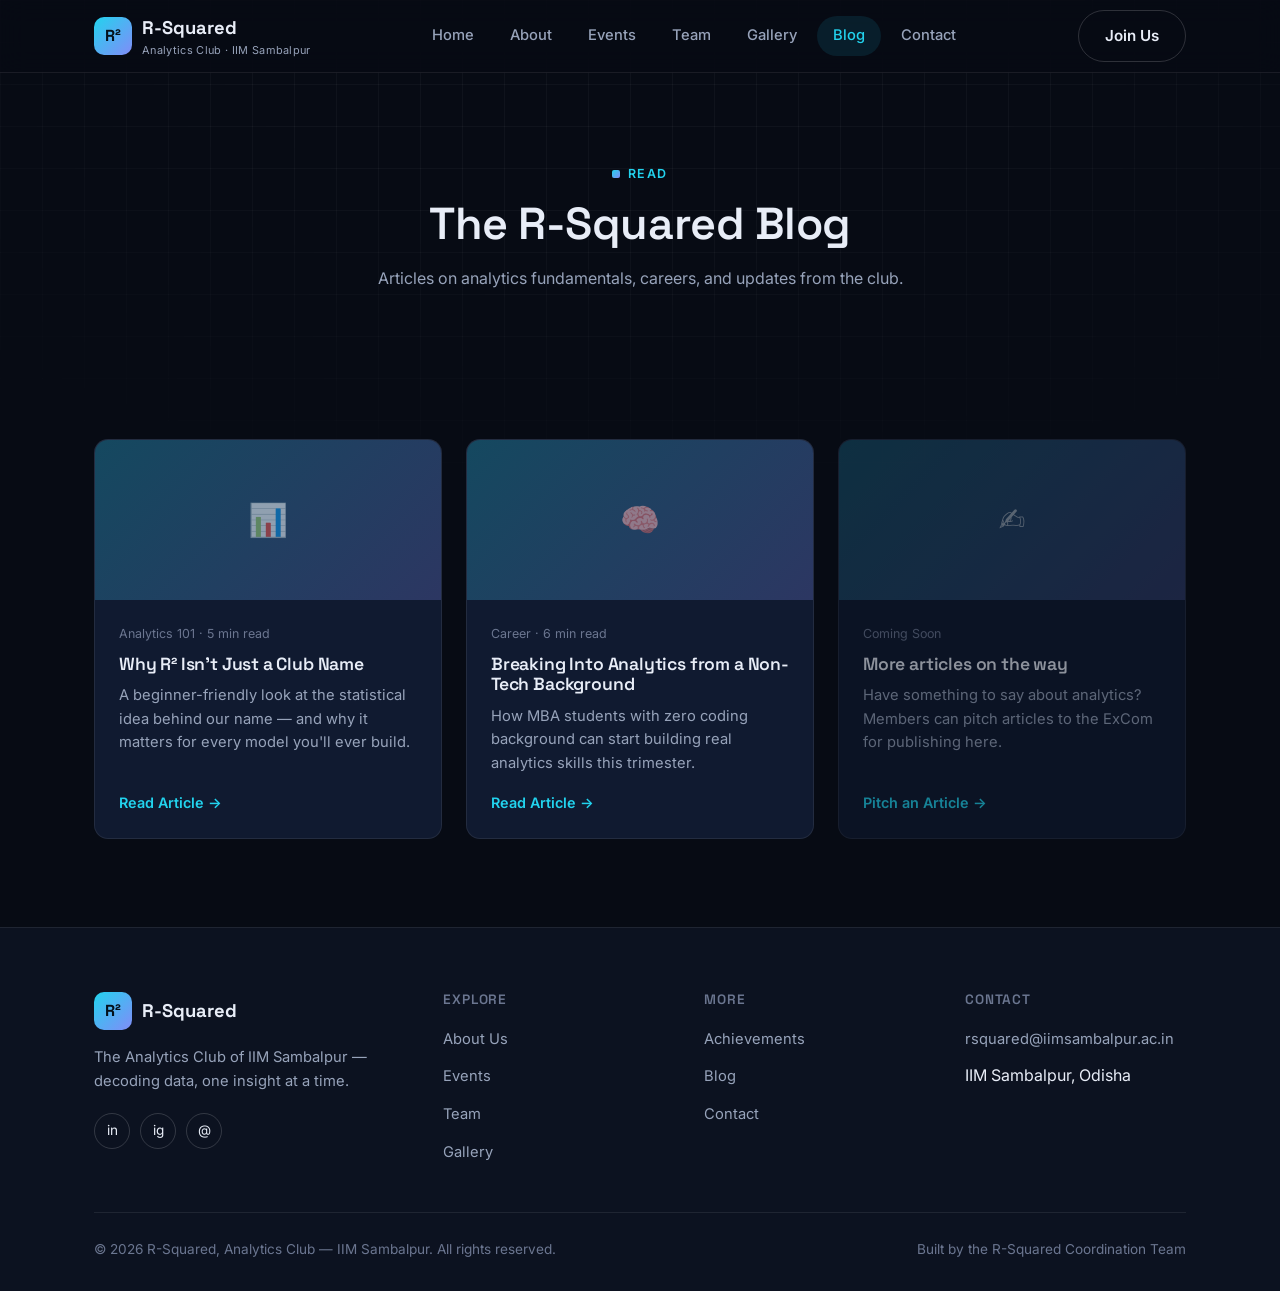
==== blog/index.html @ a4b62e28 "Initial commit: R-Squared analytics club website Multi-page static site (home, about, events, team, " ====
<!DOCTYPE html>
<html lang="en">
<head>
<meta charset="UTF-8" />
<meta name="viewport" content="width=device-width, initial-scale=1.0" />
<title>Blog | R-Squared — IIM Sambalpur</title>
<meta name="description" content="Articles on analytics, careers, and club updates from R-Squared, IIM Sambalpur." />
<link rel="preconnect" href="https://fonts.googleapis.com" />
<link rel="preconnect" href="https://fonts.gstatic.com" crossorigin />
<link href="https://fonts.googleapis.com/css2?family=Space+Grotesk:wght@500;600;700&family=Inter:wght@400;500;600;700&display=swap" rel="stylesheet" />
<link rel="stylesheet" href="../css/style.css" />
</head>
<body>

<nav class="navbar">
  <div class="container nav-inner">
    <a href="../index.html" class="brand">
      <span class="brand-mark">R²</span>
      <span>R-Squared<small>Analytics Club · IIM Sambalpur</small></span>
    </a>
    <div class="nav-links">
      <a href="../index.html" data-page="index.html">Home</a>
      <a href="../about.html" data-page="about.html">About</a>
      <a href="../events.html" data-page="events.html">Events</a>
      <a href="../team.html" data-page="team.html">Team</a>
      <a href="../gallery.html" data-page="gallery.html">Gallery</a>
      <a href="index.html" data-page="blog" class="active">Blog</a>
      <a href="../contact.html" data-page="contact.html">Contact</a>
    </div>
    <div class="nav-cta">
      <a href="../contact.html" class="btn btn-outline">Join Us</a>
      <button class="nav-toggle" aria-label="Toggle navigation"><span></span><span></span><span></span></button>
    </div>
  </div>
</nav>

<header class="page-header">
  <div class="container">
    <span class="eyebrow">Read</span>
    <h1>The R-Squared Blog</h1>
    <p>Articles on analytics fundamentals, careers, and updates from the club.</p>
  </div>
</header>

<section class="section">
  <div class="container">
    <div class="grid grid-3">
      <a href="post-1.html" class="blog-card reveal">
        <div class="blog-thumb">📊</div>
        <div class="blog-body">
          <span class="blog-meta">Analytics 101 · 5 min read</span>
          <h3>Why R² Isn't Just a Club Name</h3>
          <p>A beginner-friendly look at the statistical idea behind our name — and why it matters for every model you'll ever build.</p>
          <span class="blog-link">Read Article →</span>
        </div>
      </a>
      <a href="post-2.html" class="blog-card reveal">
        <div class="blog-thumb">🧠</div>
        <div class="blog-body">
          <span class="blog-meta">Career · 6 min read</span>
          <h3>Breaking Into Analytics from a Non-Tech Background</h3>
          <p>How MBA students with zero coding background can start building real analytics skills this trimester.</p>
          <span class="blog-link">Read Article →</span>
        </div>
      </a>
      <div class="blog-card reveal" style="opacity:0.6;">
        <div class="blog-thumb">✍️</div>
        <div class="blog-body">
          <span class="blog-meta">Coming Soon</span>
          <h3>More articles on the way</h3>
          <p>Have something to say about analytics? Members can pitch articles to the ExCom for publishing here.</p>
          <span class="blog-link">Pitch an Article →</span>
        </div>
      </div>
    </div>
  </div>
</section>

<footer class="footer">
  <div class="container">
    <div class="footer-grid">
      <div class="footer-brand">
        <a href="../index.html" class="brand"><span class="brand-mark">R²</span><span>R-Squared</span></a>
        <p>The Analytics Club of IIM Sambalpur — decoding data, one insight at a time.</p>
        <div class="social-row">
          <a href="#" aria-label="LinkedIn">in</a>
          <a href="#" aria-label="Instagram">ig</a>
          <a href="#" aria-label="Email">@</a>
        </div>
      </div>
      <div>
        <h4>Explore</h4>
        <ul>
          <li><a href="../about.html">About Us</a></li>
          <li><a href="../events.html">Events</a></li>
          <li><a href="../team.html">Team</a></li>
          <li><a href="../gallery.html">Gallery</a></li>
        </ul>
      </div>
      <div>
        <h4>More</h4>
        <ul>
          <li><a href="../achievements.html">Achievements</a></li>
          <li><a href="index.html">Blog</a></li>
          <li><a href="../contact.html">Contact</a></li>
        </ul>
      </div>
      <div>
        <h4>Contact</h4>
        <ul>
          <li><a href="mailto:rsquared@iimsambalpur.ac.in">rsquared@iimsambalpur.ac.in</a></li>
          <li>IIM Sambalpur, Odisha</li>
        </ul>
      </div>
    </div>
    <div class="footer-bottom">
      <span>© <span data-year></span> R-Squared, Analytics Club — IIM Sambalpur. All rights reserved.</span>
      <span>Built by the R-Squared Coordination Team</span>
    </div>
  </div>
</footer>

<script src="../js/main.js"></script>
</body>
</html>
---- css/style.css ----
/* ==========================================================================
   R-Squared — Analytics Club, IIM Sambalpur
   Design system + shared components
   ========================================================================== */

:root {
  --bg: #070b14;
  --bg-alt: #0c1220;
  --surface: #101a30;
  --surface-2: #131f3a;
  --border: rgba(255, 255, 255, 0.08);
  --border-strong: rgba(255, 255, 255, 0.16);
  --text: #e8edf7;
  --text-dim: #97a3ba;
  --text-faint: #6b7690;

  --primary: #22d3ee;
  --primary-dim: #0e7a90;
  --accent: #818cf8;
  --gold: #fbbf24;

  --grad-primary: linear-gradient(135deg, #22d3ee, #818cf8);
  --grad-gold: linear-gradient(135deg, #fbbf24, #f97316);

  --font-head: "Space Grotesk", "Inter", system-ui, sans-serif;
  --font-body: "Inter", system-ui, -apple-system, sans-serif;

  --radius-sm: 8px;
  --radius-md: 14px;
  --radius-lg: 22px;

  --shadow-glow: 0 0 0 1px var(--border), 0 20px 60px -20px rgba(34, 211, 238, 0.25);
  --container: 1140px;
}

* {
  box-sizing: border-box;
  margin: 0;
  padding: 0;
}

html {
  scroll-behavior: smooth;
}

body {
  background: var(--bg);
  color: var(--text);
  font-family: var(--font-body);
  line-height: 1.6;
  -webkit-font-smoothing: antialiased;
  overflow-x: hidden;
}

/* Data-grid backdrop used behind hero / CTA sections */
body::before {
  content: "";
  position: fixed;
  inset: 0;
  z-index: -2;
  background-image:
    linear-gradient(rgba(255, 255, 255, 0.035) 1px, transparent 1px),
    linear-gradient(90deg, rgba(255, 255, 255, 0.035) 1px, transparent 1px);
  background-size: 42px 42px;
  mask-image: radial-gradient(ellipse 80% 60% at 50% 0%, black 40%, transparent 100%);
}

img { max-width: 100%; display: block; }
a { color: inherit; text-decoration: none; }
ul { list-style: none; }

h1, h2, h3, h4 {
  font-family: var(--font-head);
  font-weight: 600;
  line-height: 1.15;
  letter-spacing: -0.01em;
}

.container {
  width: 100%;
  max-width: var(--container);
  margin-inline: auto;
  padding-inline: 24px;
}

.section {
  padding: 88px 0;
  position: relative;
}

.section-alt {
  background: linear-gradient(180deg, transparent, rgba(255, 255, 255, 0.02) 10%, rgba(255, 255, 255, 0.02) 90%, transparent);
}

.eyebrow {
  display: inline-flex;
  align-items: center;
  gap: 8px;
  font-size: 0.78rem;
  font-weight: 600;
  letter-spacing: 0.12em;
  text-transform: uppercase;
  color: var(--primary);
  margin-bottom: 14px;
}

.eyebrow::before {
  content: "";
  width: 8px;
  height: 8px;
  border-radius: 2px;
  background: var(--grad-primary);
  display: inline-block;
}

.section-head {
  max-width: 640px;
  margin-bottom: 48px;
}

.section-head.center {
  margin-inline: auto;
  text-align: center;
}

.section-head h2 {
  font-size: clamp(1.8rem, 3vw, 2.4rem);
  margin-bottom: 14px;
}

.section-head p {
  color: var(--text-dim);
  font-size: 1.05rem;
}

/* ---------- Buttons ---------- */
.btn {
  display: inline-flex;
  align-items: center;
  justify-content: center;
  gap: 8px;
  padding: 13px 26px;
  border-radius: 999px;
  font-weight: 600;
  font-size: 0.95rem;
  border: 1px solid transparent;
  cursor: pointer;
  transition: transform 0.2s ease, box-shadow 0.2s ease, background 0.2s ease, border-color 0.2s ease;
  white-space: nowrap;
}

.btn-primary {
  background: var(--grad-primary);
  color: #04101a;
}

.btn-primary:hover {
  transform: translateY(-2px);
  box-shadow: 0 12px 30px -10px rgba(34, 211, 238, 0.55);
}

.btn-outline {
  background: transparent;
  border-color: var(--border-strong);
  color: var(--text);
}

.btn-outline:hover {
  border-color: var(--primary);
  color: var(--primary);
  transform: translateY(-2px);
}

.btn-block { width: 100%; }

/* ---------- Navbar ---------- */
.navbar {
  position: fixed;
  top: 0;
  left: 0;
  right: 0;
  z-index: 100;
  background: rgba(7, 11, 20, 0.72);
  backdrop-filter: blur(14px);
  -webkit-backdrop-filter: blur(14px);
  border-bottom: 1px solid var(--border);
}

.nav-inner {
  display: flex;
  align-items: center;
  justify-content: space-between;
  height: 72px;
}

.brand {
  display: flex;
  align-items: center;
  gap: 10px;
  font-family: var(--font-head);
  font-weight: 700;
  font-size: 1.15rem;
}

.brand-mark {
  width: 38px;
  height: 38px;
  border-radius: 10px;
  background: var(--grad-primary);
  display: flex;
  align-items: center;
  justify-content: center;
  font-weight: 700;
  color: #04101a;
  font-size: 1rem;
  flex-shrink: 0;
}

.brand small {
  display: block;
  font-family: var(--font-body);
  font-weight: 400;
  font-size: 0.68rem;
  color: var(--text-dim);
  letter-spacing: 0.03em;
}

.nav-links {
  display: flex;
  align-items: center;
  gap: 4px;
}

.nav-links a {
  padding: 8px 16px;
  border-radius: 999px;
  font-size: 0.92rem;
  color: var(--text-dim);
  font-weight: 500;
  transition: color 0.2s ease, background 0.2s ease;
}

.nav-links a:hover {
  color: var(--text);
  background: rgba(255, 255, 255, 0.06);
}

.nav-links a.active {
  color: var(--primary);
  background: rgba(34, 211, 238, 0.1);
}

.nav-cta { display: flex; align-items: center; gap: 14px; }

.nav-toggle {
  display: none;
  flex-direction: column;
  gap: 5px;
  background: none;
  border: none;
  cursor: pointer;
  padding: 8px;
}

.nav-toggle span {
  width: 22px;
  height: 2px;
  background: var(--text);
  border-radius: 2px;
  transition: transform 0.25s ease, opacity 0.25s ease;
}

/* ---------- Hero ---------- */
.hero {
  padding: 168px 0 100px;
  position: relative;
}

.hero-grid {
  display: grid;
  grid-template-columns: 1.1fr 0.9fr;
  gap: 56px;
  align-items: center;
}

.hero-badge {
  display: inline-flex;
  align-items: center;
  gap: 8px;
  padding: 7px 14px;
  border-radius: 999px;
  border: 1px solid var(--border-strong);
  background: rgba(255, 255, 255, 0.03);
  font-size: 0.8rem;
  color: var(--text-dim);
  margin-bottom: 22px;
}

.hero-badge .dot {
  width: 7px;
  height: 7px;
  border-radius: 50%;
  background: var(--gold);
  box-shadow: 0 0 0 3px rgba(251, 191, 36, 0.2);
}

.hero h1 {
  font-size: clamp(2.4rem, 5vw, 3.6rem);
  margin-bottom: 20px;
}

.hero h1 .grad {
  background: var(--grad-primary);
  -webkit-background-clip: text;
  background-clip: text;
  color: transparent;
}

.hero p.lead {
  font-size: 1.15rem;
  color: var(--text-dim);
  max-width: 540px;
  margin-bottom: 34px;
}

.hero-actions {
  display: flex;
  gap: 14px;
  flex-wrap: wrap;
  margin-bottom: 44px;
}

.hero-stats {
  display: flex;
  gap: 32px;
  flex-wrap: wrap;
}

.hero-stats .stat b {
  display: block;
  font-family: var(--font-head);
  font-size: 1.5rem;
}

.hero-stats .stat span {
  font-size: 0.82rem;
  color: var(--text-faint);
}

/* Hero visual: mock analytics panel */
.hero-visual {
  position: relative;
}

.panel {
  background: linear-gradient(180deg, var(--surface-2), var(--surface));
  border: 1px solid var(--border);
  border-radius: var(--radius-lg);
  padding: 26px;
  box-shadow: var(--shadow-glow);
}

.panel-head {
  display: flex;
  justify-content: space-between;
  align-items: center;
  margin-bottom: 22px;
}

.panel-head .dots { display: flex; gap: 6px; }
.panel-head .dots span {
  width: 9px; height: 9px; border-radius: 50%;
  background: var(--border-strong);
}

.panel-head .label {
  font-size: 0.75rem;
  color: var(--text-faint);
  letter-spacing: 0.06em;
  text-transform: uppercase;
}

.chart-bars {
  display: flex;
  align-items: flex-end;
  gap: 10px;
  height: 140px;
  margin-bottom: 20px;
}

.chart-bars i {
  flex: 1;
  border-radius: 6px 6px 0 0;
  background: linear-gradient(180deg, rgba(34, 211, 238, 0.9), rgba(129, 140, 248, 0.35));
  animation: rise 1.2s ease both;
}

@keyframes rise {
  from { transform: scaleY(0); transform-origin: bottom; }
  to { transform: scaleY(1); transform-origin: bottom; }
}

.panel-metrics {
  display: grid;
  grid-template-columns: repeat(3, 1fr);
  gap: 14px;
}

.metric {
  background: rgba(255, 255, 255, 0.03);
  border: 1px solid var(--border);
  border-radius: var(--radius-sm);
  padding: 12px 14px;
}

.metric b {
  display: block;
  font-family: var(--font-head);
  font-size: 1.1rem;
  color: var(--primary);
}

.metric span {
  font-size: 0.72rem;
  color: var(--text-faint);
}

/* ---------- Cards / Grids ---------- */
.grid {
  display: grid;
  gap: 24px;
}

.grid-2 { grid-template-columns: repeat(2, 1fr); }
.grid-3 { grid-template-columns: repeat(3, 1fr); }
.grid-4 { grid-template-columns: repeat(4, 1fr); }

.card {
  background: var(--surface);
  border: 1px solid var(--border);
  border-radius: var(--radius-md);
  padding: 28px;
  transition: transform 0.25s ease, border-color 0.25s ease, box-shadow 0.25s ease;
}

.card:hover {
  transform: translateY(-4px);
  border-color: var(--border-strong);
  box-shadow: 0 16px 40px -20px rgba(0, 0, 0, 0.6);
}

.card-icon {
  width: 46px;
  height: 46px;
  border-radius: var(--radius-sm);
  background: rgba(34, 211, 238, 0.12);
  color: var(--primary);
  display: flex;
  align-items: center;
  justify-content: center;
  margin-bottom: 18px;
  font-size: 1.3rem;
}

.card h3 {
  font-size: 1.15rem;
  margin-bottom: 10px;
}

.card p {
  color: var(--text-dim);
  font-size: 0.95rem;
}

/* ---------- Stats strip ---------- */
.stats-strip {
  display: grid;
  grid-template-columns: repeat(4, 1fr);
  gap: 24px;
  padding: 40px 0;
  border-top: 1px solid var(--border);
  border-bottom: 1px solid var(--border);
}

.stats-strip .stat { text-align: center; }

.stats-strip .stat b {
  font-family: var(--font-head);
  font-size: 2.1rem;
  background: var(--grad-primary);
  -webkit-background-clip: text;
  background-clip: text;
  color: transparent;
  display: block;
}

.stats-strip .stat span {
  color: var(--text-dim);
  font-size: 0.88rem;
}

/* ---------- Timeline ---------- */
.timeline {
  border-left: 2px solid var(--border);
  padding-left: 32px;
  display: grid;
  gap: 34px;
}

.timeline-item { position: relative; }

.timeline-item::before {
  content: "";
  position: absolute;
  left: -39px;
  top: 4px;
  width: 14px;
  height: 14px;
  border-radius: 50%;
  background: var(--bg);
  border: 2px solid var(--primary);
}

.timeline-item h4 { margin-bottom: 6px; }
.timeline-item p { color: var(--text-dim); font-size: 0.95rem; }

/* ---------- Badge / pill ---------- */
.pill {
  display: inline-block;
  padding: 5px 12px;
  border-radius: 999px;
  font-size: 0.75rem;
  font-weight: 600;
  letter-spacing: 0.02em;
}

.pill-primary { background: rgba(34, 211, 238, 0.14); color: var(--primary); }
.pill-gold { background: rgba(251, 191, 36, 0.14); color: var(--gold); }
.pill-accent { background: rgba(129, 140, 248, 0.16); color: var(--accent); }

/* ---------- Event card ---------- */
.event-card {
  display: grid;
  grid-template-columns: 120px 1fr;
  gap: 24px;
  background: var(--surface);
  border: 1px solid var(--border);
  border-radius: var(--radius-md);
  padding: 26px;
}

.event-date {
  background: rgba(255, 255, 255, 0.03);
  border: 1px solid var(--border);
  border-radius: var(--radius-sm);
  display: flex;
  flex-direction: column;
  align-items: center;
  justify-content: center;
  padding: 14px;
  text-align: center;
  height: fit-content;
}

.event-date b { font-family: var(--font-head); font-size: 1.6rem; color: var(--primary); }
.event-date span { font-size: 0.78rem; color: var(--text-faint); text-transform: uppercase; }

.event-body h3 { margin-bottom: 8px; }
.event-body p { color: var(--text-dim); margin-bottom: 12px; }
.event-meta { display: flex; gap: 16px; flex-wrap: wrap; font-size: 0.85rem; color: var(--text-faint); }

/* ---------- Team ---------- */
.team-card {
  background: var(--surface);
  border: 1px solid var(--border);
  border-radius: var(--radius-md);
  padding: 26px;
  text-align: center;
}

.avatar {
  width: 84px;
  height: 84px;
  border-radius: 50%;
  margin: 0 auto 16px;
  background: var(--grad-primary);
  display: flex;
  align-items: center;
  justify-content: center;
  font-family: var(--font-head);
  font-weight: 700;
  font-size: 1.4rem;
  color: #04101a;
  overflow: hidden;
}

.avatar img {
  width: 100%;
  height: 100%;
  object-fit: cover;
}

.team-card h4 { margin-bottom: 4px; }
.team-card .role { color: var(--primary); font-size: 0.85rem; font-weight: 600; margin-bottom: 10px; }
.team-card .socials { display: flex; justify-content: center; gap: 10px; }
.team-card .socials a {
  width: 32px; height: 32px;
  border-radius: 50%;
  background: rgba(255, 255, 255, 0.04);
  border: 1px solid var(--border);
  display: flex; align-items: center; justify-content: center;
  font-size: 0.8rem;
  color: var(--text-dim);
  transition: all 0.2s ease;
}
.team-card .socials a:hover { color: var(--primary); border-color: var(--primary); }

/* ---------- Gallery ---------- */
.gallery-item {
  aspect-ratio: 4 / 3;
  border-radius: var(--radius-md);
  border: 1px solid var(--border);
  display: flex;
  align-items: flex-end;
  padding: 18px;
  position: relative;
  overflow: hidden;
  background: linear-gradient(150deg, var(--surface-2), var(--surface));
}

.gallery-item::before {
  content: "";
  position: absolute;
  inset: 0;
  background-image: linear-gradient(rgba(255,255,255,0.05) 1px, transparent 1px), linear-gradient(90deg, rgba(255,255,255,0.05) 1px, transparent 1px);
  background-size: 20px 20px;
  opacity: 0.6;
}

.gallery-item span {
  position: relative;
  font-size: 0.88rem;
  color: var(--text);
  font-weight: 600;
  background: rgba(7, 11, 20, 0.55);
  padding: 6px 12px;
  border-radius: 999px;
  backdrop-filter: blur(4px);
}

/* ---------- Blog ---------- */
.blog-card {
  background: var(--surface);
  border: 1px solid var(--border);
  border-radius: var(--radius-md);
  overflow: hidden;
  display: flex;
  flex-direction: column;
}

.blog-thumb {
  height: 160px;
  background: linear-gradient(135deg, rgba(34,211,238,0.25), rgba(129,140,248,0.25));
  display: flex;
  align-items: center;
  justify-content: center;
  font-family: var(--font-head);
  font-size: 2rem;
  color: rgba(255,255,255,0.5);
}

.blog-body { padding: 24px; flex: 1; display: flex; flex-direction: column; }
.blog-meta { font-size: 0.78rem; color: var(--text-faint); margin-bottom: 10px; }
.blog-body h3 { font-size: 1.1rem; margin-bottom: 10px; }
.blog-body p { color: var(--text-dim); font-size: 0.92rem; margin-bottom: 16px; }
.blog-link { color: var(--primary); font-weight: 600; font-size: 0.9rem; margin-top: auto; }

.blog-post {
  max-width: 760px;
  margin-inline: auto;
}
.blog-post h1 { font-size: clamp(1.8rem, 4vw, 2.6rem); margin: 18px 0 10px; }
.blog-post .blog-meta { margin-bottom: 30px; }
.blog-post p { color: var(--text-dim); margin-bottom: 18px; font-size: 1.02rem; }
.blog-post h2 { margin: 32px 0 14px; font-size: 1.4rem; }
.blog-post ul { margin: 0 0 18px 0; }
.blog-post li { color: var(--text-dim); margin-bottom: 8px; padding-left: 20px; position: relative; }
.blog-post li::before { content: "—"; position: absolute; left: 0; color: var(--primary); }

/* ---------- CTA banner ---------- */
.cta-banner {
  background: var(--surface);
  border: 1px solid var(--border);
  border-radius: var(--radius-lg);
  padding: 56px;
  text-align: center;
  position: relative;
  overflow: hidden;
}

.cta-banner::before {
  content: "";
  position: absolute;
  inset: -40%;
  background: radial-gradient(circle at 30% 30%, rgba(34, 211, 238, 0.15), transparent 60%),
              radial-gradient(circle at 70% 70%, rgba(129, 140, 248, 0.15), transparent 60%);
}

.cta-banner > * { position: relative; }
.cta-banner h2 { font-size: clamp(1.6rem, 3vw, 2.2rem); margin-bottom: 14px; }
.cta-banner p { color: var(--text-dim); max-width: 480px; margin: 0 auto 28px; }
.cta-actions { display: flex; gap: 14px; justify-content: center; flex-wrap: wrap; }

/* ---------- Sponsors ---------- */
.sponsor-row {
  display: flex;
  justify-content: center;
  align-items: center;
  gap: 20px;
  flex-wrap: wrap;
}

.sponsor-chip {
  padding: 16px 30px;
  border: 1px dashed var(--border-strong);
  border-radius: var(--radius-sm);
  color: var(--text-faint);
  font-family: var(--font-head);
  font-size: 0.95rem;
}

/* ---------- Forms ---------- */
.form-grid { display: grid; gap: 18px; }
.form-row { display: grid; grid-template-columns: 1fr 1fr; gap: 18px; }

label {
  display: block;
  font-size: 0.85rem;
  color: var(--text-dim);
  margin-bottom: 8px;
  font-weight: 500;
}

input, textarea, select {
  width: 100%;
  background: rgba(255, 255, 255, 0.03);
  border: 1px solid var(--border-strong);
  border-radius: var(--radius-sm);
  padding: 13px 16px;
  color: var(--text);
  font-family: var(--font-body);
  font-size: 0.95rem;
  transition: border-color 0.2s ease, background 0.2s ease;
}

input:focus, textarea:focus, select:focus {
  outline: none;
  border-color: var(--primary);
  background: rgba(34, 211, 238, 0.04);
}

textarea { resize: vertical; min-height: 130px; }

.form-note {
  font-size: 0.82rem;
  color: var(--text-faint);
  margin-top: 6px;
}

.contact-info-card {
  background: var(--surface);
  border: 1px solid var(--border);
  border-radius: var(--radius-md);
  padding: 30px;
  display: grid;
  gap: 22px;
}

.contact-info-item { display: flex; gap: 14px; align-items: flex-start; }
.contact-info-item .card-icon { margin-bottom: 0; flex-shrink: 0; }
.contact-info-item h4 { font-size: 0.95rem; margin-bottom: 4px; }
.contact-info-item p, .contact-info-item a { color: var(--text-dim); font-size: 0.9rem; }
.contact-info-item a:hover { color: var(--primary); }

/* ---------- Page header (non-home pages) ---------- */
.page-header {
  padding: 160px 0 60px;
  text-align: center;
}

.page-header .eyebrow { justify-content: center; }
.page-header h1 { font-size: clamp(2rem, 4vw, 2.8rem); margin-bottom: 16px; }
.page-header p { color: var(--text-dim); max-width: 560px; margin: 0 auto; }

.breadcrumb {
  display: flex;
  justify-content: center;
  gap: 8px;
  font-size: 0.85rem;
  color: var(--text-faint);
  margin-top: 14px;
}
.breadcrumb a:hover { color: var(--primary); }

/* ---------- Footer ---------- */
.footer {
  border-top: 1px solid var(--border);
  padding: 64px 0 30px;
  background: var(--bg-alt);
}

.footer-grid {
  display: grid;
  grid-template-columns: 1.4fr 1fr 1fr 1fr;
  gap: 40px;
  margin-bottom: 48px;
}

.footer-brand p {
  color: var(--text-dim);
  font-size: 0.92rem;
  margin: 16px 0 20px;
  max-width: 300px;
}

.footer h4 {
  font-size: 0.85rem;
  text-transform: uppercase;
  letter-spacing: 0.06em;
  color: var(--text-faint);
  margin-bottom: 18px;
}

.footer ul { display: grid; gap: 12px; }
.footer ul a { color: var(--text-dim); font-size: 0.92rem; }
.footer ul a:hover { color: var(--primary); }

.social-row { display: flex; gap: 10px; }
.social-row a {
  width: 36px; height: 36px;
  border-radius: 50%;
  border: 1px solid var(--border-strong);
  display: flex; align-items: center; justify-content: center;
  font-size: 0.85rem;
  transition: all 0.2s ease;
}
.social-row a:hover { border-color: var(--primary); color: var(--primary); }

.footer-bottom {
  display: flex;
  justify-content: space-between;
  align-items: center;
  padding-top: 26px;
  border-top: 1px solid var(--border);
  font-size: 0.85rem;
  color: var(--text-faint);
  flex-wrap: wrap;
  gap: 12px;
}

/* ---------- Reveal animation ---------- */
.reveal {
  opacity: 0;
  transform: translateY(24px);
  transition: opacity 0.6s ease, transform 0.6s ease;
}

.reveal.in-view {
  opacity: 1;
  transform: translateY(0);
}

/* ---------- Responsive ---------- */
@media (max-width: 980px) {
  .hero-grid { grid-template-columns: 1fr; }
  .hero-visual { order: -1; }
  .grid-4 { grid-template-columns: repeat(2, 1fr); }
  .grid-3 { grid-template-columns: repeat(2, 1fr); }
  .footer-grid { grid-template-columns: 1fr 1fr; }
  .stats-strip { grid-template-columns: repeat(2, 1fr); row-gap: 30px; }
}

@media (max-width: 760px) {
  .nav-links, .nav-cta .btn-outline { display: none; }
  .nav-toggle { display: flex; }
  .navbar.open .nav-links {
    display: flex;
    position: absolute;
    top: 72px;
    left: 0;
    right: 0;
    flex-direction: column;
    background: var(--bg-alt);
    padding: 16px 24px;
    border-bottom: 1px solid var(--border);
  }
  .navbar.open .nav-links a { padding: 12px 8px; width: 100%; }
  .grid-2, .grid-3, .grid-4 { grid-template-columns: 1fr; }
  .form-row { grid-template-columns: 1fr; }
  .event-card { grid-template-columns: 1fr; }
  .event-date { flex-direction: row; gap: 8px; justify-content: center; }
  .footer-grid { grid-template-columns: 1fr; gap: 30px; }
  .footer-bottom { flex-direction: column; text-align: center; }
  .cta-banner { padding: 36px 22px; }
  .page-header { padding: 140px 0 50px; }
}
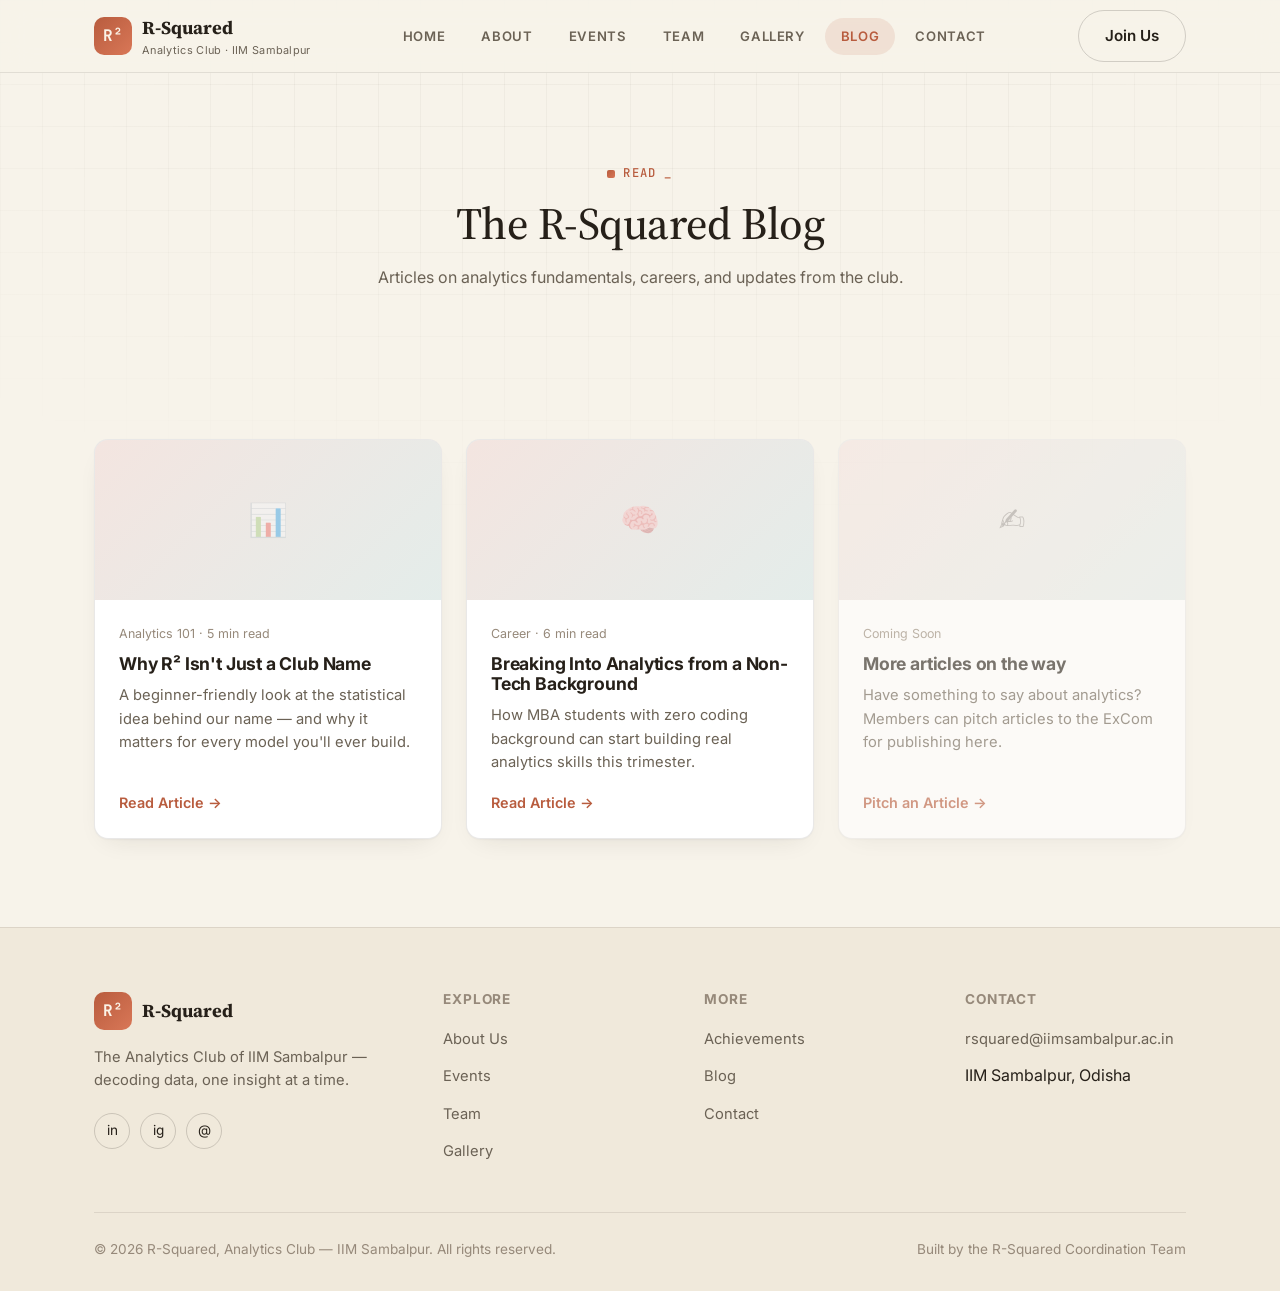
==== commit d51c8257: "Redesign UI with Claude-inspired warm theme; add alumni page Switch from dark neon palette to a warm" ====
--- a/blog/index.html
+++ b/blog/index.html
@@ -7,7 +7,7 @@
 <meta name="description" content="Articles on analytics, careers, and club updates from R-Squared, IIM Sambalpur." />
 <link rel="preconnect" href="https://fonts.googleapis.com" />
 <link rel="preconnect" href="https://fonts.gstatic.com" crossorigin />
-<link href="https://fonts.googleapis.com/css2?family=Space+Grotesk:wght@500;600;700&family=Inter:wght@400;500;600;700&display=swap" rel="stylesheet" />
+<link href="https://fonts.googleapis.com/css2?family=Source+Serif+4:opsz,wght@8..60,400;8..60,500;8..60,600;8..60,700&family=Inter:wght@400;500;600;700&family=JetBrains+Mono:wght@400;500;600;700&display=swap" rel="stylesheet" />
 <link rel="stylesheet" href="../css/style.css" />
 </head>
 <body>
--- a/css/style.css
+++ b/css/style.css
@@ -1,35 +1,43 @@
 /* ==========================================================================
    R-Squared — Analytics Club, IIM Sambalpur
    Design system + shared components
+   Palette inspired by Claude/Anthropic: warm paper background, clay accent
    ========================================================================== */
 
 :root {
-  --bg: #070b14;
-  --bg-alt: #0c1220;
-  --surface: #101a30;
-  --surface-2: #131f3a;
-  --border: rgba(255, 255, 255, 0.08);
-  --border-strong: rgba(255, 255, 255, 0.16);
-  --text: #e8edf7;
-  --text-dim: #97a3ba;
-  --text-faint: #6b7690;
-
-  --primary: #22d3ee;
-  --primary-dim: #0e7a90;
-  --accent: #818cf8;
-  --gold: #fbbf24;
-
-  --grad-primary: linear-gradient(135deg, #22d3ee, #818cf8);
-  --grad-gold: linear-gradient(135deg, #fbbf24, #f97316);
-
-  --font-head: "Space Grotesk", "Inter", system-ui, sans-serif;
+  --bg: #f7f3ea;
+  --bg-alt: #f0e9db;
+  --surface: #ffffff;
+  --surface-2: #fbf8f2;
+  --border: rgba(38, 32, 25, 0.1);
+  --border-strong: rgba(38, 32, 25, 0.18);
+  --text: #262019;
+  --text-dim: #6b6255;
+  --text-faint: #96897a;
+
+  --primary: #b85c3e;
+  --primary-dim: #9a4a30;
+  --primary-rgb: 184, 92, 62;
+  --accent: #3f7d6b;
+  --accent-rgb: 63, 125, 107;
+  --gold: #a9832e;
+  --gold-rgb: 169, 131, 46;
+
+  --fill-subtle: rgba(38, 32, 25, 0.035);
+  --fill-subtle-strong: rgba(38, 32, 25, 0.06);
+
+  --grad-primary: linear-gradient(135deg, #b85c3e, #d97757);
+
+  --font-head: "Source Serif 4", "Georgia", serif;
   --font-body: "Inter", system-ui, -apple-system, sans-serif;
+  --font-mono: "JetBrains Mono", "SFMono-Regular", Menlo, Consolas, monospace;
 
   --radius-sm: 8px;
   --radius-md: 14px;
   --radius-lg: 22px;
 
-  --shadow-glow: 0 0 0 1px var(--border), 0 20px 60px -20px rgba(34, 211, 238, 0.25);
+  --shadow-card: 0 1px 2px rgba(38, 32, 25, 0.04), 0 10px 26px -14px rgba(38, 32, 25, 0.14);
+  --shadow-glow: 0 1px 2px rgba(38, 32, 25, 0.05), 0 24px 50px -24px rgba(184, 92, 62, 0.35);
   --container: 1140px;
 }
 
@@ -59,8 +67,8 @@
   inset: 0;
   z-index: -2;
   background-image:
-    linear-gradient(rgba(255, 255, 255, 0.035) 1px, transparent 1px),
-    linear-gradient(90deg, rgba(255, 255, 255, 0.035) 1px, transparent 1px);
+    linear-gradient(rgba(38, 32, 25, 0.035) 1px, transparent 1px),
+    linear-gradient(90deg, rgba(38, 32, 25, 0.035) 1px, transparent 1px);
   background-size: 42px 42px;
   mask-image: radial-gradient(ellipse 80% 60% at 50% 0%, black 40%, transparent 100%);
 }
@@ -70,10 +78,20 @@
 ul { list-style: none; }
 
 h1, h2, h3, h4 {
-  font-family: var(--font-head);
   font-weight: 600;
   line-height: 1.15;
   letter-spacing: -0.01em;
+}
+
+/* Serif for big display headlines (luxury); clean sans for smaller headings (clarity) */
+h1, h2 {
+  font-family: var(--font-head);
+  font-weight: 500;
+}
+
+h3, h4 {
+  font-family: var(--font-body);
+  font-weight: 700;
 }
 
 .container {
@@ -89,16 +107,17 @@
 }
 
 .section-alt {
-  background: linear-gradient(180deg, transparent, rgba(255, 255, 255, 0.02) 10%, rgba(255, 255, 255, 0.02) 90%, transparent);
+  background: linear-gradient(180deg, transparent, rgba(38, 32, 25, 0.028) 10%, rgba(38, 32, 25, 0.028) 90%, transparent);
 }
 
 .eyebrow {
   display: inline-flex;
   align-items: center;
   gap: 8px;
-  font-size: 0.78rem;
-  font-weight: 600;
-  letter-spacing: 0.12em;
+  font-family: var(--font-mono);
+  font-size: 0.76rem;
+  font-weight: 500;
+  letter-spacing: 0.1em;
   text-transform: uppercase;
   color: var(--primary);
   margin-bottom: 14px;
@@ -111,6 +130,17 @@
   border-radius: 2px;
   background: var(--grad-primary);
   display: inline-block;
+}
+
+.eyebrow::after {
+  content: "_";
+  color: var(--primary);
+  animation: blink-cursor 1.1s steps(1) infinite;
+}
+
+@keyframes blink-cursor {
+  0%, 49% { opacity: 1; }
+  50%, 100% { opacity: 0; }
 }
 
 .section-head {
@@ -151,12 +181,12 @@
 
 .btn-primary {
   background: var(--grad-primary);
-  color: #04101a;
+  color: #fbf3e7;
 }
 
 .btn-primary:hover {
   transform: translateY(-2px);
-  box-shadow: 0 12px 30px -10px rgba(34, 211, 238, 0.55);
+  box-shadow: 0 12px 28px -10px rgba(184, 92, 62, 0.45);
 }
 
 .btn-outline {
@@ -180,7 +210,7 @@
   left: 0;
   right: 0;
   z-index: 100;
-  background: rgba(7, 11, 20, 0.72);
+  background: rgba(247, 243, 234, 0.82);
   backdrop-filter: blur(14px);
   -webkit-backdrop-filter: blur(14px);
   border-bottom: 1px solid var(--border);
@@ -210,8 +240,9 @@
   display: flex;
   align-items: center;
   justify-content: center;
+  font-family: var(--font-mono);
   font-weight: 700;
-  color: #04101a;
+  color: #fbf3e7;
   font-size: 1rem;
   flex-shrink: 0;
 }
@@ -234,20 +265,22 @@
 .nav-links a {
   padding: 8px 16px;
   border-radius: 999px;
-  font-size: 0.92rem;
-  color: var(--text-dim);
-  font-weight: 500;
+  font-size: 0.82rem;
+  font-weight: 600;
+  letter-spacing: 0.05em;
+  text-transform: uppercase;
+  color: var(--text-dim);
   transition: color 0.2s ease, background 0.2s ease;
 }
 
 .nav-links a:hover {
   color: var(--text);
-  background: rgba(255, 255, 255, 0.06);
+  background: var(--fill-subtle-strong);
 }
 
 .nav-links a.active {
   color: var(--primary);
-  background: rgba(34, 211, 238, 0.1);
+  background: rgba(184, 92, 62, 0.12);
 }
 
 .nav-cta { display: flex; align-items: center; gap: 14px; }
@@ -290,18 +323,25 @@
   padding: 7px 14px;
   border-radius: 999px;
   border: 1px solid var(--border-strong);
-  background: rgba(255, 255, 255, 0.03);
+  background: var(--surface);
   font-size: 0.8rem;
   color: var(--text-dim);
   margin-bottom: 22px;
+  box-shadow: var(--shadow-card);
 }
 
 .hero-badge .dot {
   width: 7px;
   height: 7px;
   border-radius: 50%;
-  background: var(--gold);
-  box-shadow: 0 0 0 3px rgba(251, 191, 36, 0.2);
+  background: var(--accent);
+  box-shadow: 0 0 0 3px rgba(63, 125, 107, 0.2);
+  animation: pulse-dot 1.8s ease-in-out infinite;
+}
+
+@keyframes pulse-dot {
+  0%, 100% { opacity: 1; }
+  50% { opacity: 0.4; }
 }
 
 .hero h1 {
@@ -338,8 +378,10 @@
 
 .hero-stats .stat b {
   display: block;
-  font-family: var(--font-head);
-  font-size: 1.5rem;
+  font-family: var(--font-mono);
+  font-weight: 600;
+  color: var(--primary);
+  font-size: 1.4rem;
 }
 
 .hero-stats .stat span {
@@ -353,7 +395,7 @@
 }
 
 .panel {
-  background: linear-gradient(180deg, var(--surface-2), var(--surface));
+  background: linear-gradient(180deg, var(--surface), var(--surface-2));
   border: 1px solid var(--border);
   border-radius: var(--radius-lg);
   padding: 26px;
@@ -372,32 +414,47 @@
   width: 9px; height: 9px; border-radius: 50%;
   background: var(--border-strong);
 }
+.panel-head .dots span:nth-child(1) { background: #ff5f57; }
+.panel-head .dots span:nth-child(2) { background: #febc2e; }
+.panel-head .dots span:nth-child(3) { background: #28c840; }
 
 .panel-head .label {
-  font-size: 0.75rem;
+  font-family: var(--font-mono);
+  font-size: 0.72rem;
   color: var(--text-faint);
-  letter-spacing: 0.06em;
+  letter-spacing: 0.04em;
   text-transform: uppercase;
 }
 
-.chart-bars {
-  display: flex;
-  align-items: flex-end;
-  gap: 10px;
-  height: 140px;
-  margin-bottom: 20px;
-}
-
-.chart-bars i {
-  flex: 1;
-  border-radius: 6px 6px 0 0;
-  background: linear-gradient(180deg, rgba(34, 211, 238, 0.9), rgba(129, 140, 248, 0.35));
-  animation: rise 1.2s ease both;
-}
-
-@keyframes rise {
-  from { transform: scaleY(0); transform-origin: bottom; }
-  to { transform: scaleY(1); transform-origin: bottom; }
+.terminal-block {
+  font-family: var(--font-mono);
+  font-size: 0.85rem;
+  line-height: 2;
+  margin-bottom: 22px;
+}
+
+.terminal-block .cmd {
+  display: block;
+  color: var(--text);
+  font-weight: 600;
+}
+
+.terminal-block .cmd .prompt {
+  color: var(--accent);
+  margin-right: 8px;
+}
+
+.terminal-block .out {
+  color: var(--text-dim);
+  padding-left: 18px;
+  display: block;
+}
+
+.terminal-block .out:last-child::after {
+  content: "_";
+  color: var(--accent);
+  margin-left: 4px;
+  animation: blink-cursor 1.1s steps(1) infinite;
 }
 
 .panel-metrics {
@@ -407,7 +464,7 @@
 }
 
 .metric {
-  background: rgba(255, 255, 255, 0.03);
+  background: var(--fill-subtle);
   border: 1px solid var(--border);
   border-radius: var(--radius-sm);
   padding: 12px 14px;
@@ -415,8 +472,9 @@
 
 .metric b {
   display: block;
-  font-family: var(--font-head);
-  font-size: 1.1rem;
+  font-family: var(--font-mono);
+  font-weight: 600;
+  font-size: 1.05rem;
   color: var(--primary);
 }
 
@@ -440,20 +498,21 @@
   border: 1px solid var(--border);
   border-radius: var(--radius-md);
   padding: 28px;
+  box-shadow: var(--shadow-card);
   transition: transform 0.25s ease, border-color 0.25s ease, box-shadow 0.25s ease;
 }
 
 .card:hover {
   transform: translateY(-4px);
-  border-color: var(--border-strong);
-  box-shadow: 0 16px 40px -20px rgba(0, 0, 0, 0.6);
+  border-color: rgba(184, 92, 62, 0.35);
+  box-shadow: 0 20px 40px -20px rgba(38, 32, 25, 0.18);
 }
 
 .card-icon {
   width: 46px;
   height: 46px;
   border-radius: var(--radius-sm);
-  background: rgba(34, 211, 238, 0.12);
+  background: rgba(184, 92, 62, 0.12);
   color: var(--primary);
   display: flex;
   align-items: center;
@@ -485,8 +544,9 @@
 .stats-strip .stat { text-align: center; }
 
 .stats-strip .stat b {
-  font-family: var(--font-head);
-  font-size: 2.1rem;
+  font-family: var(--font-mono);
+  font-weight: 600;
+  font-size: 1.9rem;
   background: var(--grad-primary);
   -webkit-background-clip: text;
   background-clip: text;
@@ -534,9 +594,9 @@
   letter-spacing: 0.02em;
 }
 
-.pill-primary { background: rgba(34, 211, 238, 0.14); color: var(--primary); }
-.pill-gold { background: rgba(251, 191, 36, 0.14); color: var(--gold); }
-.pill-accent { background: rgba(129, 140, 248, 0.16); color: var(--accent); }
+.pill-primary { background: rgba(184, 92, 62, 0.14); color: var(--primary); }
+.pill-gold { background: rgba(169, 131, 46, 0.16); color: var(--gold); }
+.pill-accent { background: rgba(63, 125, 107, 0.14); color: var(--accent); }
 
 /* ---------- Event card ---------- */
 .event-card {
@@ -547,10 +607,11 @@
   border: 1px solid var(--border);
   border-radius: var(--radius-md);
   padding: 26px;
+  box-shadow: var(--shadow-card);
 }
 
 .event-date {
-  background: rgba(255, 255, 255, 0.03);
+  background: var(--fill-subtle);
   border: 1px solid var(--border);
   border-radius: var(--radius-sm);
   display: flex;
@@ -562,7 +623,7 @@
   height: fit-content;
 }
 
-.event-date b { font-family: var(--font-head); font-size: 1.6rem; color: var(--primary); }
+.event-date b { font-family: var(--font-mono); font-weight: 600; font-size: 1.5rem; color: var(--primary); }
 .event-date span { font-size: 0.78rem; color: var(--text-faint); text-transform: uppercase; }
 
 .event-body h3 { margin-bottom: 8px; }
@@ -576,6 +637,7 @@
   border-radius: var(--radius-md);
   padding: 26px;
   text-align: center;
+  box-shadow: var(--shadow-card);
 }
 
 .avatar {
@@ -587,10 +649,10 @@
   display: flex;
   align-items: center;
   justify-content: center;
-  font-family: var(--font-head);
+  font-family: var(--font-mono);
   font-weight: 700;
-  font-size: 1.4rem;
-  color: #04101a;
+  font-size: 1.3rem;
+  color: #fbf3e7;
   overflow: hidden;
 }
 
@@ -606,7 +668,7 @@
 .team-card .socials a {
   width: 32px; height: 32px;
   border-radius: 50%;
-  background: rgba(255, 255, 255, 0.04);
+  background: var(--fill-subtle);
   border: 1px solid var(--border);
   display: flex; align-items: center; justify-content: center;
   font-size: 0.8rem;
@@ -626,13 +688,14 @@
   position: relative;
   overflow: hidden;
   background: linear-gradient(150deg, var(--surface-2), var(--surface));
+  box-shadow: var(--shadow-card);
 }
 
 .gallery-item::before {
   content: "";
   position: absolute;
   inset: 0;
-  background-image: linear-gradient(rgba(255,255,255,0.05) 1px, transparent 1px), linear-gradient(90deg, rgba(255,255,255,0.05) 1px, transparent 1px);
+  background-image: linear-gradient(rgba(38,32,25,0.05) 1px, transparent 1px), linear-gradient(90deg, rgba(38,32,25,0.05) 1px, transparent 1px);
   background-size: 20px 20px;
   opacity: 0.6;
 }
@@ -640,9 +703,9 @@
 .gallery-item span {
   position: relative;
   font-size: 0.88rem;
-  color: var(--text);
+  color: #fbf3e7;
   font-weight: 600;
-  background: rgba(7, 11, 20, 0.55);
+  background: rgba(38, 32, 25, 0.72);
   padding: 6px 12px;
   border-radius: 999px;
   backdrop-filter: blur(4px);
@@ -656,17 +719,17 @@
   overflow: hidden;
   display: flex;
   flex-direction: column;
+  box-shadow: var(--shadow-card);
 }
 
 .blog-thumb {
   height: 160px;
-  background: linear-gradient(135deg, rgba(34,211,238,0.25), rgba(129,140,248,0.25));
+  background: linear-gradient(135deg, rgba(184,92,62,0.16), rgba(63,125,107,0.14));
   display: flex;
   align-items: center;
   justify-content: center;
-  font-family: var(--font-head);
   font-size: 2rem;
-  color: rgba(255,255,255,0.5);
+  color: rgba(38,32,25,0.35);
 }
 
 .blog-body { padding: 24px; flex: 1; display: flex; flex-direction: column; }
@@ -696,20 +759,68 @@
   text-align: center;
   position: relative;
   overflow: hidden;
+  box-shadow: var(--shadow-card);
 }
 
 .cta-banner::before {
   content: "";
   position: absolute;
   inset: -40%;
-  background: radial-gradient(circle at 30% 30%, rgba(34, 211, 238, 0.15), transparent 60%),
-              radial-gradient(circle at 70% 70%, rgba(129, 140, 248, 0.15), transparent 60%);
+  background: radial-gradient(circle at 30% 30%, rgba(184, 92, 62, 0.14), transparent 60%),
+              radial-gradient(circle at 70% 70%, rgba(63, 125, 107, 0.1), transparent 60%);
 }
 
 .cta-banner > * { position: relative; }
 .cta-banner h2 { font-size: clamp(1.6rem, 3vw, 2.2rem); margin-bottom: 14px; }
 .cta-banner p { color: var(--text-dim); max-width: 480px; margin: 0 auto 28px; }
 .cta-actions { display: flex; gap: 14px; justify-content: center; flex-wrap: wrap; }
+
+/* ---------- Alumni ---------- */
+.alumni-list {
+  display: grid;
+  gap: 14px;
+  max-width: 720px;
+  margin-inline: auto;
+}
+
+.alumni-item {
+  display: flex;
+  justify-content: space-between;
+  align-items: center;
+  gap: 16px;
+  background: var(--surface);
+  border: 1px solid var(--border);
+  border-radius: var(--radius-sm);
+  padding: 18px 24px;
+  box-shadow: var(--shadow-card);
+}
+
+.alumni-item h4 { font-size: 1rem; margin-bottom: 2px; }
+.alumni-item .role { font-size: 0.85rem; color: var(--text-faint); }
+
+.alumni-item .li-link {
+  display: inline-flex;
+  align-items: center;
+  gap: 6px;
+  font-size: 0.85rem;
+  font-weight: 600;
+  color: var(--text-dim);
+  border: 1px solid var(--border-strong);
+  padding: 8px 16px;
+  border-radius: 999px;
+  flex-shrink: 0;
+  transition: all 0.2s ease;
+}
+
+.alumni-item .li-link:hover {
+  border-color: var(--primary);
+  color: var(--primary);
+  background: rgba(184, 92, 62, 0.08);
+}
+
+@media (max-width: 560px) {
+  .alumni-item { flex-direction: column; align-items: flex-start; }
+}
 
 /* ---------- Sponsors ---------- */
 .sponsor-row {
@@ -725,8 +836,8 @@
   border: 1px dashed var(--border-strong);
   border-radius: var(--radius-sm);
   color: var(--text-faint);
-  font-family: var(--font-head);
-  font-size: 0.95rem;
+  font-family: var(--font-mono);
+  font-size: 0.9rem;
 }
 
 /* ---------- Forms ---------- */
@@ -743,7 +854,7 @@
 
 input, textarea, select {
   width: 100%;
-  background: rgba(255, 255, 255, 0.03);
+  background: var(--fill-subtle);
   border: 1px solid var(--border-strong);
   border-radius: var(--radius-sm);
   padding: 13px 16px;
@@ -756,7 +867,7 @@
 input:focus, textarea:focus, select:focus {
   outline: none;
   border-color: var(--primary);
-  background: rgba(34, 211, 238, 0.04);
+  background: rgba(184, 92, 62, 0.05);
 }
 
 textarea { resize: vertical; min-height: 130px; }
@@ -774,6 +885,7 @@
   padding: 30px;
   display: grid;
   gap: 22px;
+  box-shadow: var(--shadow-card);
 }
 
 .contact-info-item { display: flex; gap: 14px; align-items: flex-start; }
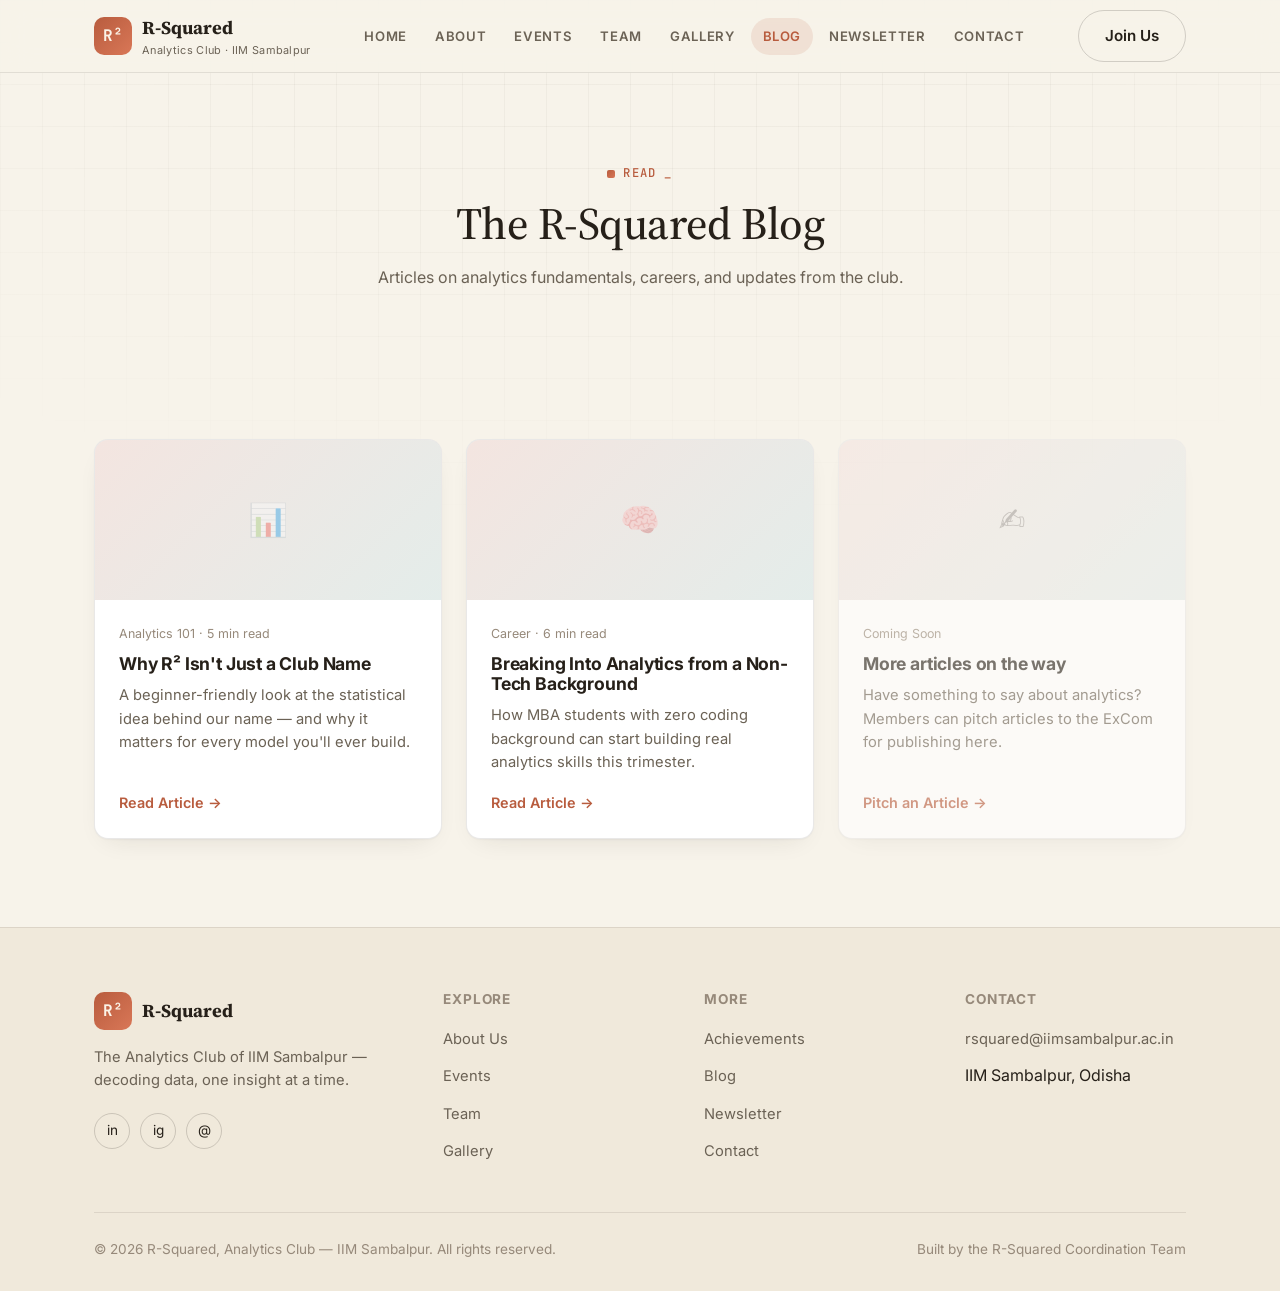
==== commit 349dd447: "Add newsletter page and nav link New newsletter.html with a mailto-based subscribe form, benefits se" ====
--- a/blog/index.html
+++ b/blog/index.html
@@ -25,6 +25,7 @@
       <a href="../team.html" data-page="team.html">Team</a>
       <a href="../gallery.html" data-page="gallery.html">Gallery</a>
       <a href="index.html" data-page="blog" class="active">Blog</a>
+      <a href="../newsletter.html" data-page="newsletter.html">Newsletter</a>
       <a href="../contact.html" data-page="contact.html">Contact</a>
     </div>
     <div class="nav-cta">
@@ -102,6 +103,7 @@
         <ul>
           <li><a href="../achievements.html">Achievements</a></li>
           <li><a href="index.html">Blog</a></li>
+          <li><a href="../newsletter.html">Newsletter</a></li>
           <li><a href="../contact.html">Contact</a></li>
         </ul>
       </div>
--- a/css/style.css
+++ b/css/style.css
@@ -263,7 +263,7 @@
 }
 
 .nav-links a {
-  padding: 8px 16px;
+  padding: 8px 12px;
   border-radius: 999px;
   font-size: 0.82rem;
   font-weight: 600;
@@ -316,32 +316,32 @@
   align-items: center;
 }
 
-.hero-badge {
-  display: inline-flex;
-  align-items: center;
-  gap: 8px;
-  padding: 7px 14px;
-  border-radius: 999px;
-  border: 1px solid var(--border-strong);
-  background: var(--surface);
-  font-size: 0.8rem;
-  color: var(--text-dim);
-  margin-bottom: 22px;
-  box-shadow: var(--shadow-card);
-}
-
-.hero-badge .dot {
-  width: 7px;
-  height: 7px;
-  border-radius: 50%;
-  background: var(--accent);
-  box-shadow: 0 0 0 3px rgba(63, 125, 107, 0.2);
-  animation: pulse-dot 1.8s ease-in-out infinite;
-}
-
-@keyframes pulse-dot {
-  0%, 100% { opacity: 1; }
-  50% { opacity: 0.4; }
+.stamp-line {
+  font-family: "Anton", var(--font-head), sans-serif;
+  font-weight: 400;
+  text-transform: uppercase;
+  font-size: clamp(1.4rem, 3.4vw, 2.2rem);
+  letter-spacing: 0.01em;
+  line-height: 1.1;
+  color: var(--text);
+  margin-bottom: 20px;
+}
+
+.cycle-wrap {
+  display: inline-block;
+  color: var(--primary);
+  white-space: nowrap;
+}
+
+.cycle-cursor {
+  display: inline-block;
+  color: var(--primary);
+  margin-left: 2px;
+  animation: blink-cursor 1s steps(1) infinite;
+}
+
+@media (prefers-reduced-motion: reduce) {
+  .cycle-cursor { animation: none; }
 }
 
 .hero h1 {
@@ -992,7 +992,7 @@
   .stats-strip { grid-template-columns: repeat(2, 1fr); row-gap: 30px; }
 }
 
-@media (max-width: 760px) {
+@media (max-width: 1080px) {
   .nav-links, .nav-cta .btn-outline { display: none; }
   .nav-toggle { display: flex; }
   .navbar.open .nav-links {
@@ -1007,6 +1007,9 @@
     border-bottom: 1px solid var(--border);
   }
   .navbar.open .nav-links a { padding: 12px 8px; width: 100%; }
+}
+
+@media (max-width: 760px) {
   .grid-2, .grid-3, .grid-4 { grid-template-columns: 1fr; }
   .form-row { grid-template-columns: 1fr; }
   .event-card { grid-template-columns: 1fr; }
